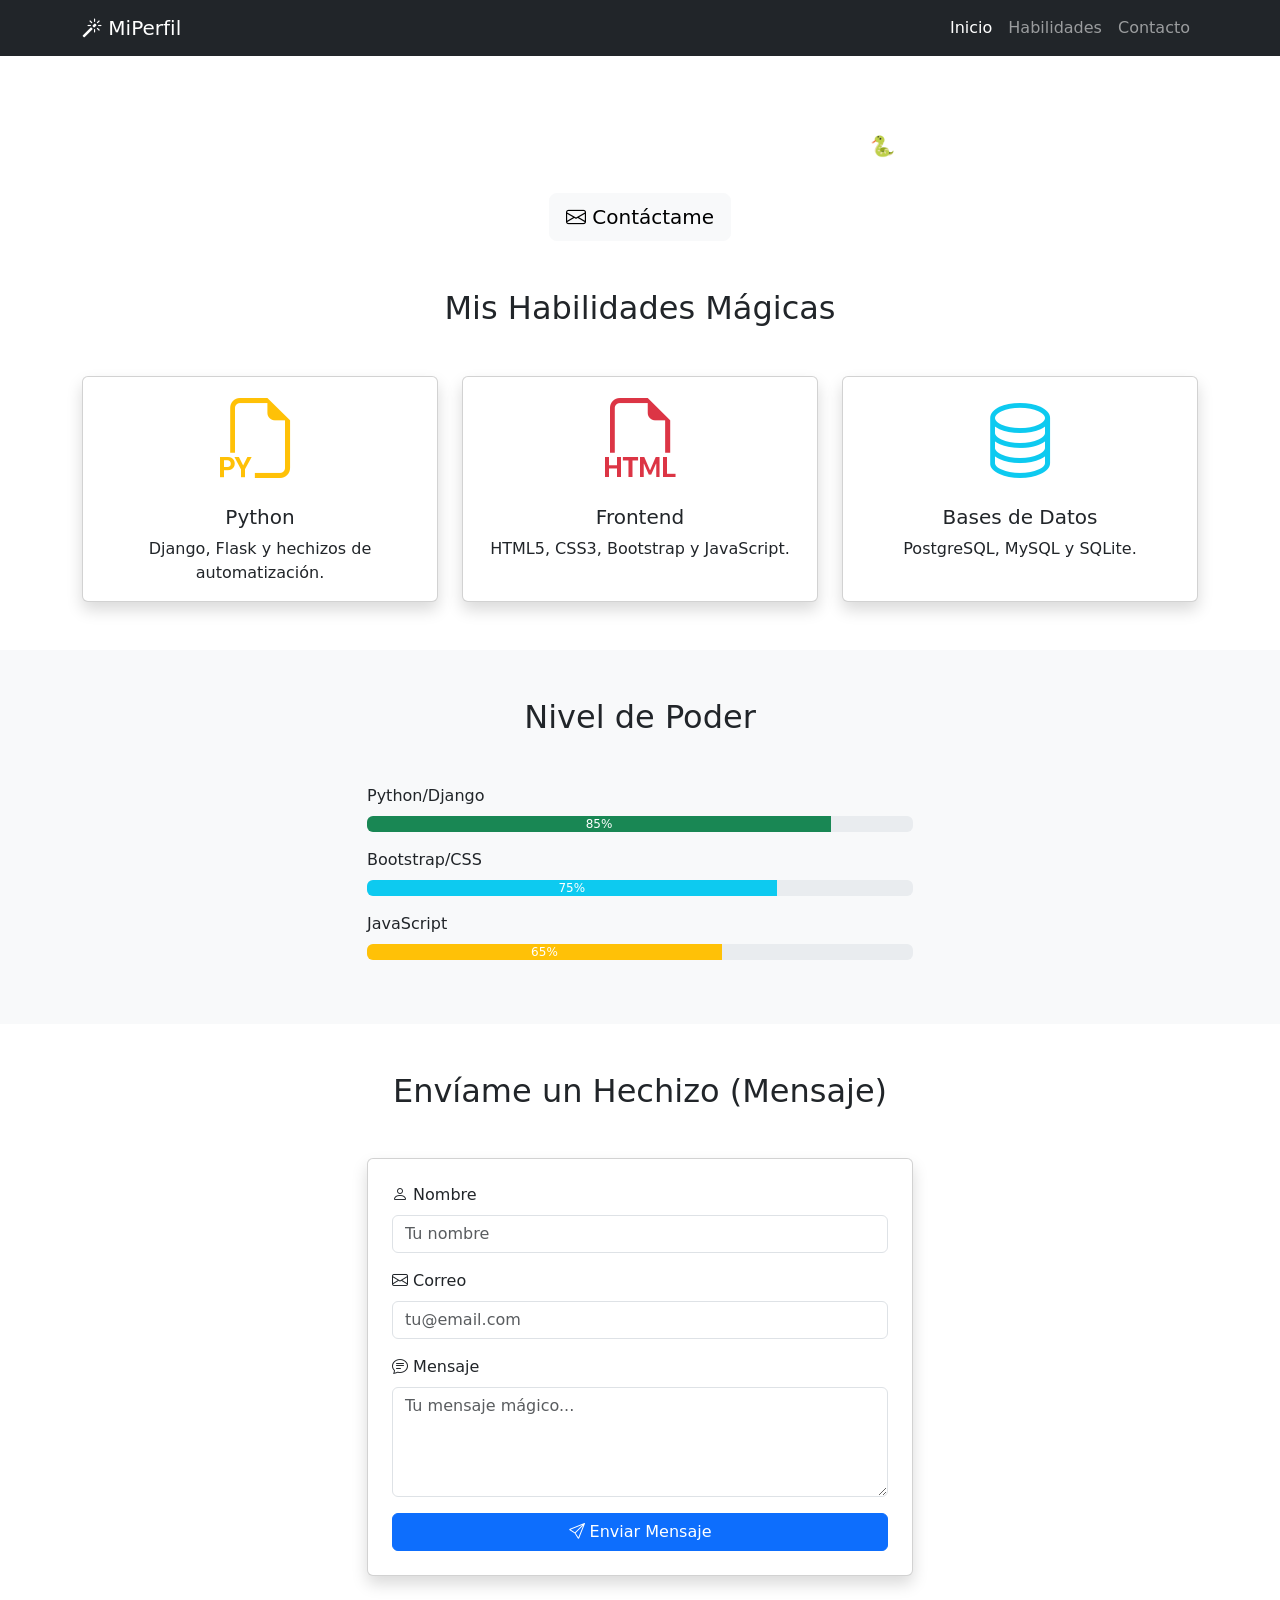
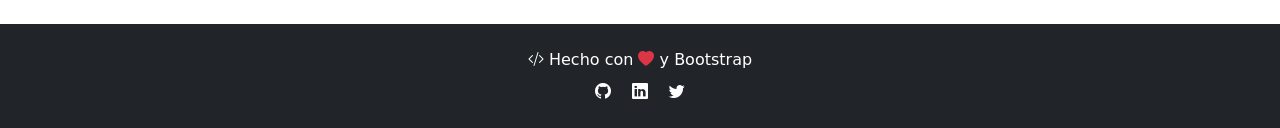
==== L4_bootstrap_17_2/index.html @ 9b30d507 "ejemplo pagina con bootstrap" ====
<!DOCTYPE html>
<html lang="es">
<head>
    <meta charset="UTF-8">
    <meta name="viewport" content="width=device-width, initial-scale=1.0">
    <title>Mi Perfil Mágico ✨</title>
    
    <!-- 📜 Grimorio de Bootstrap 5 (CDN) -->
    <link href="https://cdn.jsdelivr.net/npm/bootstrap@5.3.0/dist/css/bootstrap.min.css" rel="stylesheet">
    <!-- 🔮 Iconos Mágicos -->
    <link rel="stylesheet" href="https://cdn.jsdelivr.net/npm/bootstrap-icons@1.10.0/font/bootstrap-icons.css">
    
    <!-- ✨ TU PERGAMINO DE ESTILOS PERSONALIZADOS -->
    <link rel="stylesheet" href="styles.css">
</head>
<body>

    <!-- 🧭 BARRA DE NAVEGACIÓN -->
    <nav class="navbar navbar-expand-lg navbar-dark bg-dark fixed-top">
        <div class="container">
            <a class="navbar-brand" href="#">
                <i class="bi bi-magic"></i> MiPerfil
            </a>
            <button class="navbar-toggler" type="button" data-bs-toggle="collapse" data-bs-target="#navbarNav">
                <span class="navbar-toggler-icon"></span>
            </button>
            <div class="collapse navbar-collapse" id="navbarNav">
                <ul class="navbar-nav ms-auto">
                    <li class="nav-item"><a class="nav-link active" href="#inicio">Inicio</a></li>
                    <li class="nav-item"><a class="nav-link" href="#habilidades">Habilidades</a></li>
                    <li class="nav-item"><a class="nav-link" href="#contacto">Contacto</a></li>
                </ul>
            </div>
        </div>
    </nav>

    <!-- 🎯 SECCIÓN HERO (Principal) -->
    <section id="inicio" class="hero-section d-flex align-items-center">
        <div class="container text-center text-white">
            <img src="https://via.placeholder.com/150" alt="Perfil" 
                 class="rounded-circle border border-4 border-white mb-4" width="150">
            <h1 class="display-4 fw-bold">¡Hola, soy [Tu Nombre]!</h1>
            <p class="lead">Desarrollador Full Stack & Aprendiz de Pythonia 🐍</p>
            <a href="#contacto" class="btn btn-light btn-lg mt-3">
                <i class="bi bi-envelope"></i> Contáctame
            </a>
        </div>
    </section>

    <!-- 💡 SECCIÓN DE HABILIDADES (Cards) -->
    <section id="habilidades" class="py-5">
        <div class="container">
            <h2 class="text-center mb-5">Mis Habilidades Mágicas</h2>
            <div class="row g-4">
                <!-- Card 1 -->
                <div class="col-md-4">
                    <div class="card h-100 text-center card-hover shadow">
                        <div class="card-body">
                            <i class="bi bi-filetype-py display-1 text-warning"></i>
                            <h5 class="card-title mt-3">Python</h5>
                            <p class="card-text">Django, Flask y hechizos de automatización.</p>
                        </div>
                    </div>
                </div>
                <!-- Card 2 -->
                <div class="col-md-4">
                    <div class="card h-100 text-center card-hover shadow">
                        <div class="card-body">
                            <i class="bi bi-filetype-html display-1 text-danger"></i>
                            <h5 class="card-title mt-3">Frontend</h5>
                            <p class="card-text">HTML5, CSS3, Bootstrap y JavaScript.</p>
                        </div>
                    </div>
                </div>
                <!-- Card 3 -->
                <div class="col-md-4">
                    <div class="card h-100 text-center card-hover shadow">
                        <div class="card-body">
                            <i class="bi bi-database display-1 text-info"></i>
                            <h5 class="card-title mt-3">Bases de Datos</h5>
                            <p class="card-text">PostgreSQL, MySQL y SQLite.</p>
                        </div>
                    </div>
                </div>
            </div>
        </div>
    </section>

    <!-- 📊 BARRA DE PROGRESO -->
    <section class="py-5 bg-light">
        <div class="container">
            <h2 class="text-center mb-5">Nivel de Poder</h2>
            <div class="row">
                <div class="col-md-6 mx-auto">
                    <div class="mb-3">
                        <label class="form-label">Python/Django</label>
                        <div class="progress">
                            <div class="progress-bar bg-success" style="width: 85%">85%</div>
                        </div>
                    </div>
                    <div class="mb-3">
                        <label class="form-label">Bootstrap/CSS</label>
                        <div class="progress">
                            <div class="progress-bar bg-info" style="width: 75%">75%</div>
                        </div>
                    </div>
                    <div class="mb-3">
                        <label class="form-label">JavaScript</label>
                        <div class="progress">
                            <div class="progress-bar bg-warning" style="width: 65%">65%</div>
                        </div>
                    </div>
                </div>
            </div>
        </div>
    </section>

    <!-- 📧 SECCIÓN DE CONTACTO (Formulario) -->
    <section id="contacto" class="py-5">
        <div class="container">
            <h2 class="text-center mb-5">Envíame un Hechizo (Mensaje)</h2>
            <div class="row justify-content-center">
                <div class="col-md-8 col-lg-6">
                    <div class="card shadow">
                        <div class="card-body p-4">
                            <form>
                                <div class="mb-3">
                                    <label for="nombre" class="form-label"><i class="bi bi-person"></i> Nombre</label>
                                    <input type="text" class="form-control" id="nombre" placeholder="Tu nombre" required>
                                </div>
                                <div class="mb-3">
                                    <label for="email" class="form-label"><i class="bi bi-envelope"></i> Correo</label>
                                    <input type="email" class="form-control" id="email" placeholder="tu@email.com" required>
                                </div>
                                <div class="mb-3">
                                    <label for="mensaje" class="form-label"><i class="bi bi-chat-text"></i> Mensaje</label>
                                    <textarea class="form-control" id="mensaje" rows="4" placeholder="Tu mensaje mágico..." required></textarea>
                                </div>
                                <button type="submit" class="btn btn-primary w-100">
                                    <i class="bi bi-send"></i> Enviar Mensaje
                                </button>
                            </form>
                        </div>
                    </div>
                </div>
            </div>
        </div>
    </section>

    <!-- 🔔 MODAL DE ÉXITO -->
    <div class="modal fade" id="modalExito" tabindex="-1">
        <div class="modal-dialog">
            <div class="modal-content">
                <div class="modal-header bg-success text-white">
                    <h5 class="modal-title">¡Hechizo Enviado! ✨</h5>
                    <button type="button" class="btn-close" data-bs-dismiss="modal"></button>
                </div>
                <div class="modal-body">
                    <p>Tu mensaje ha sido enviado con éxito. ¡Te responderé pronto!</p>
                </div>
                <div class="modal-footer">
                    <button type="button" class="btn btn-secondary" data-bs-dismiss="modal">Cerrar</button>
                </div>
            </div>
        </div>
    </div>

    <!-- FOOTER -->
    <footer class="bg-dark text-white text-center py-4">
        <div class="container">
            <p class="mb-2"><i class="bi bi-code-slash"></i> Hecho con <i class="bi bi-heart-fill text-danger"></i> y Bootstrap</p>
            <p class="mb-0">
                <a href="#" class="text-white me-3"><i class="bi bi-github"></i></a>
                <a href="#" class="text-white me-3"><i class="bi bi-linkedin"></i></a>
                <a href="#" class="text-white"><i class="bi bi-twitter"></i></a>
            </p>
        </div>
    </footer>

    <!-- Scripts mágicos de Bootstrap -->
    <script src="https://cdn.jsdelivr.net/npm/bootstrap@5.3.0/dist/js/bootstrap.bundle.min.js"></script>
    
    <!-- Pequeño hechizo JavaScript -->
    <script>
        document.querySelector('form').addEventListener('submit', function(e) {
            e.preventDefault();
            var modal = new bootstrap.Modal(document.getElementById('modalExito'));
            modal.show();
            this.reset();
        });
    </script>
</body>
</html>
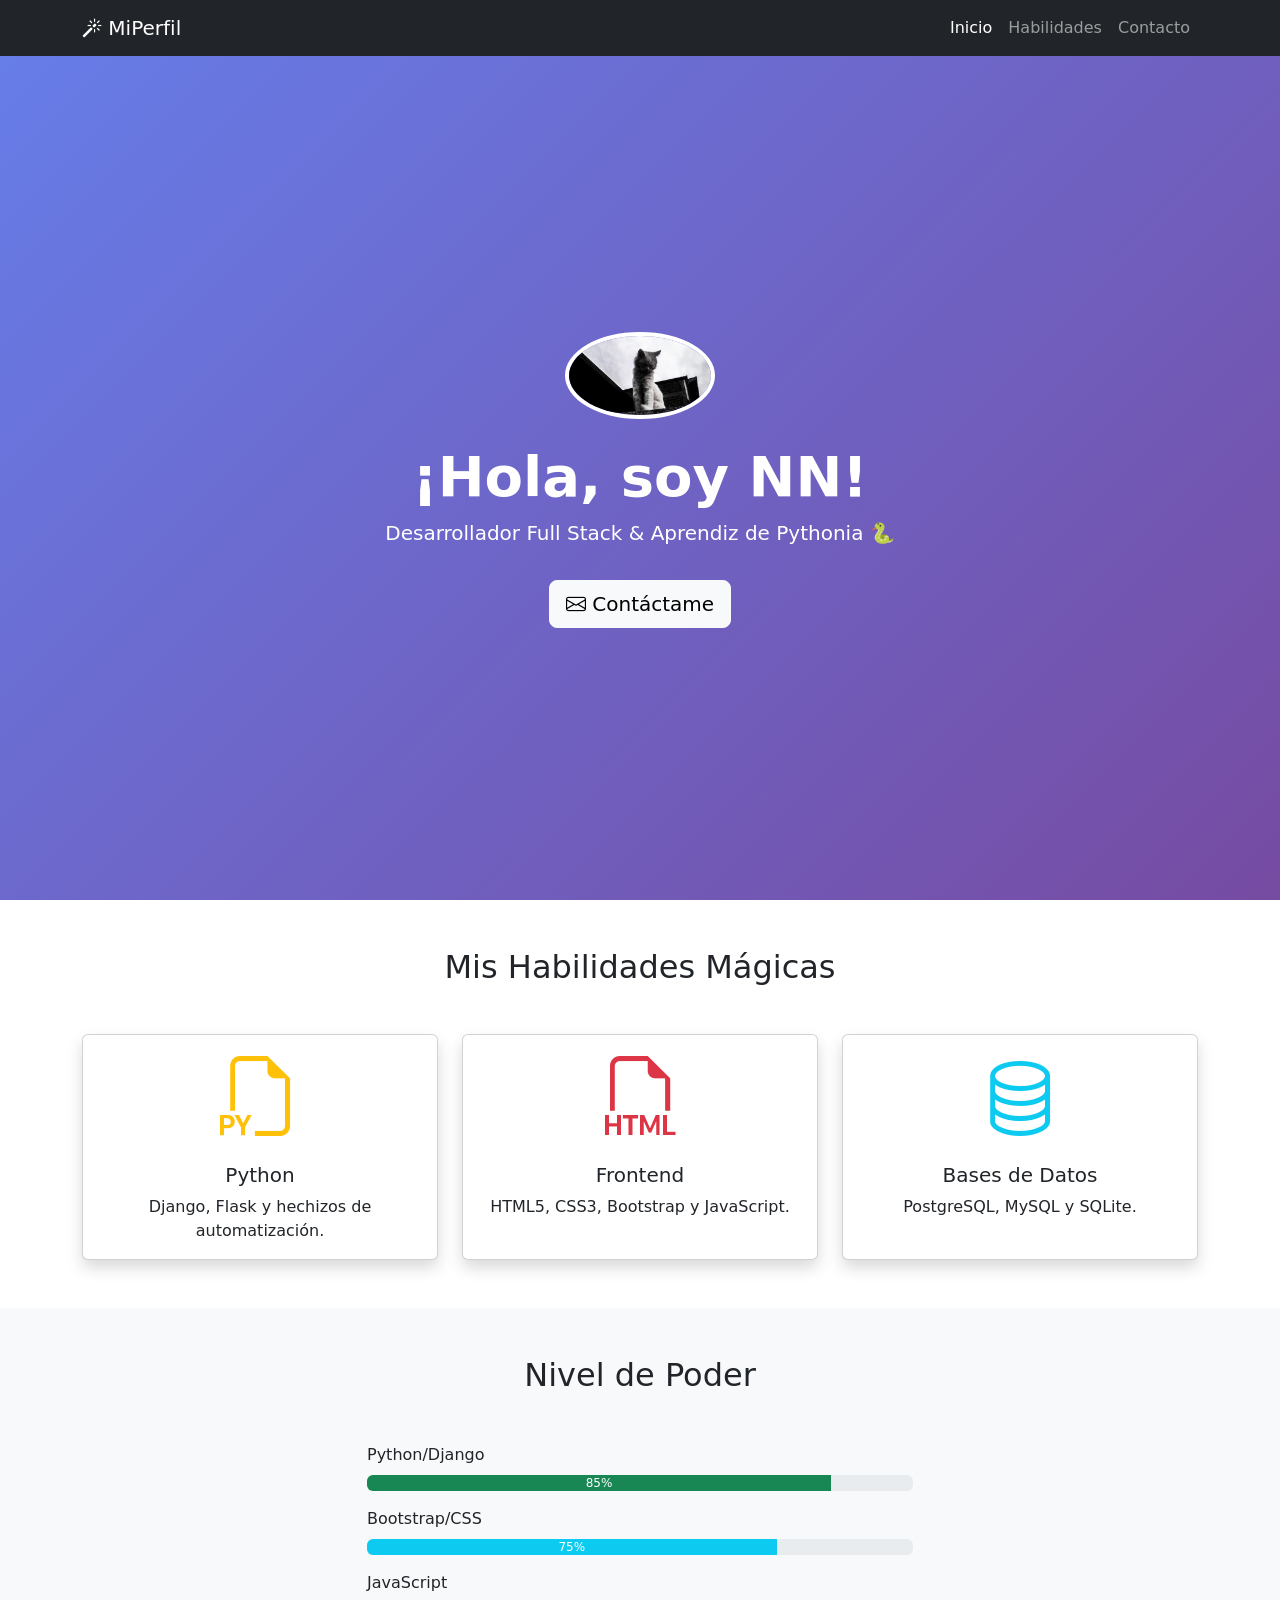
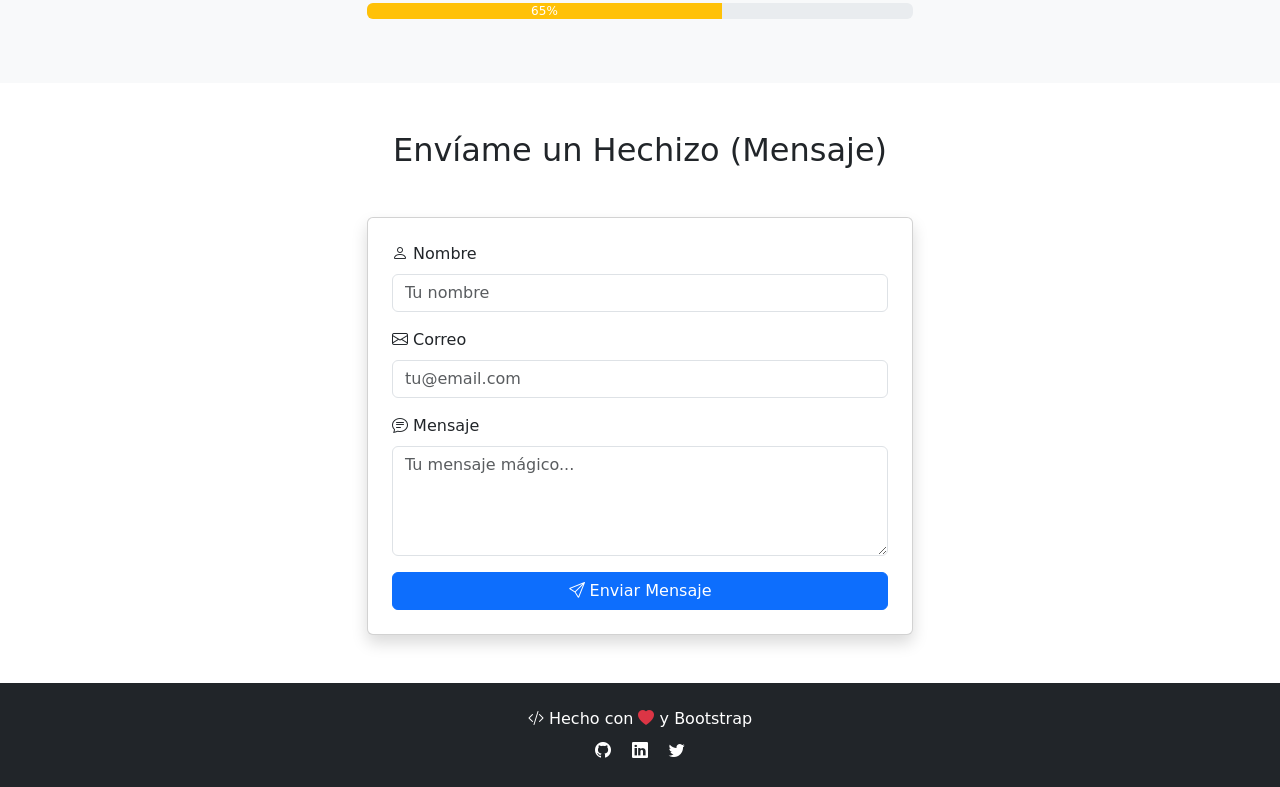
==== commit cd02f6be: "elementos en bloque y linea" ====
--- a/L4_bootstrap_17_2/index.html
+++ b/L4_bootstrap_17_2/index.html
@@ -11,7 +11,7 @@
     <link rel="stylesheet" href="https://cdn.jsdelivr.net/npm/bootstrap-icons@1.10.0/font/bootstrap-icons.css">
     
     <!-- ✨ TU PERGAMINO DE ESTILOS PERSONALIZADOS -->
-    <link rel="stylesheet" href="styles.css">
+    <link rel="stylesheet" href="assets/css/styles.css">
 </head>
 <body>
 
@@ -37,9 +37,9 @@
     <!-- 🎯 SECCIÓN HERO (Principal) -->
     <section id="inicio" class="hero-section d-flex align-items-center">
         <div class="container text-center text-white">
-            <img src="https://via.placeholder.com/150" alt="Perfil" 
+            <img src="assets/img/gato.jpg" alt="Perfil" 
                  class="rounded-circle border border-4 border-white mb-4" width="150">
-            <h1 class="display-4 fw-bold">¡Hola, soy [Tu Nombre]!</h1>
+            <h1 class="display-4 fw-bold">¡Hola, soy NN!</h1>
             <p class="lead">Desarrollador Full Stack & Aprendiz de Pythonia 🐍</p>
             <a href="#contacto" class="btn btn-light btn-lg mt-3">
                 <i class="bi bi-envelope"></i> Contáctame
--- a/L4_bootstrap_17_2/assets/css/styles.css
+++ b/L4_bootstrap_17_2/assets/css/styles.css
@@ -0,0 +1,34 @@
+/* 🎨 Hechizos Personalizados de Pythonia */
+
+/* Sección Hero: El fondo mágico degradado */
+.hero-section {
+    background: linear-gradient(135deg, #667eea 0%, #764ba2 100%);
+    min-height: 100vh; /* Ocupa toda la altura de la ventana */
+    padding-top: 60px; /* Espacio para la navbar fija */
+}
+
+/* Efecto Hover en las Tarjetas: Levitación mágica */
+.card-hover {
+    cursor: pointer;
+    transition: all 0.3s ease; /* Suavidad del movimiento */
+}
+
+.card-hover:hover {
+    transform: translateY(-10px); /* Se mueve 10px hacia arriba */
+    box-shadow: 0 10px 20px rgba(0,0,0,0.2) !important; /* Sombra más fuerte */
+}
+
+/* Ajuste fino para la navbar sobre el hero */
+navbar {
+    z-index: 1000;
+}
+
+/* Estilos adicionales para el footer */
+footer a {
+    text-decoration: none;
+    transition: color 0.3s;
+}
+
+footer a:hover {
+    color: #667eea !important; /* Color mágico al pasar el mouse */
+}
